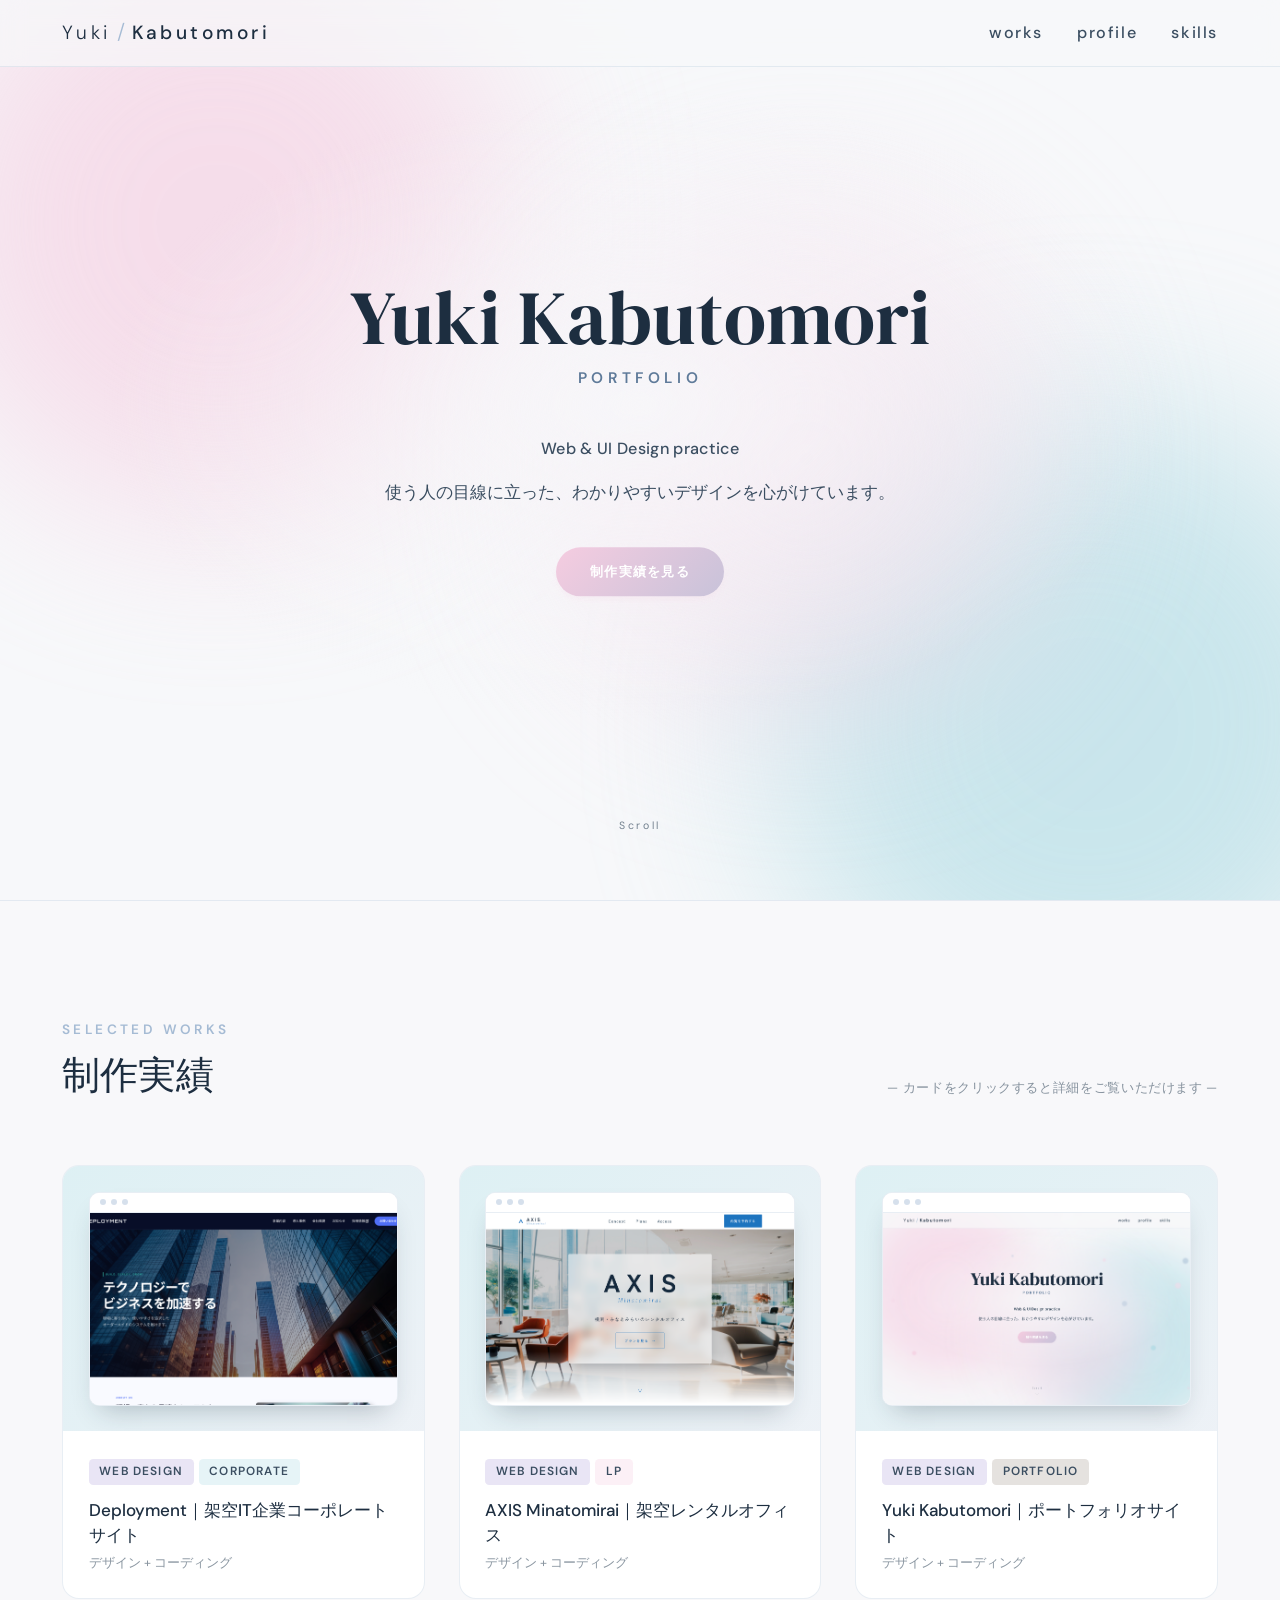
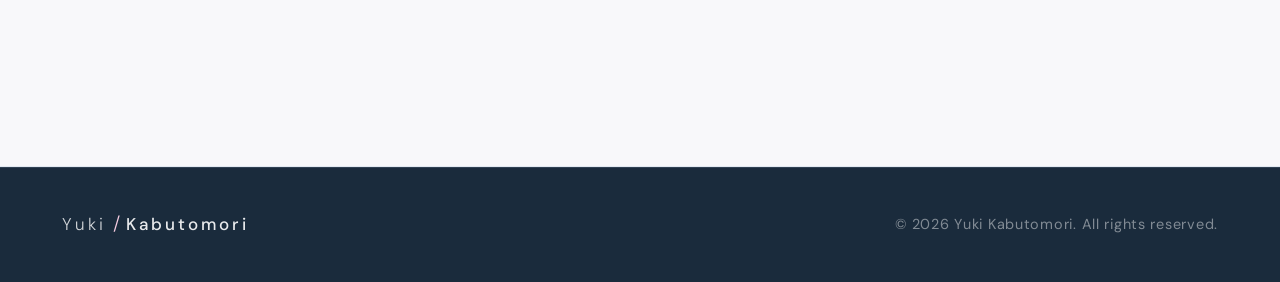
==== index.html @ 3f8d6987 "Initial commit: portfolio site Co-Authored-By: Claude Sonnet 5 <noreply@anthropic.com>" ====
<!doctype html>
<html lang="ja">
  <head>
    <meta charset="UTF-8" />
    <meta name="viewport" content="width=device-width, initial-scale=1.0" />
    <title>Yuki Kabutomori — Portfolio</title>
    <link rel="preconnect" href="https://fonts.googleapis.com" />
    <link href="https://fonts.googleapis.com/css2?family=DM+Serif+Display:ital@0;1&family=DM+Sans:wght@300;400;500&family=Noto+Serif+JP:wght@300;400&display=swap" rel="stylesheet" />
    <link rel="icon" href="favicon.ico" />
    <link rel="stylesheet" href="css/destyle.css" />
    <link rel="stylesheet" href="css/style.css" />
  </head>
  <body>
    <header class="site-header">
      <nav class="nav">
        <a href="#mv" class="logo">
          <span class="logo__pre">Yuki</span>
          <span class="logo__sep">/</span>
          <span class="logo__post">Kabutomori</span>
        </a>
        <ul class="nav__menu">
          <li><a href="#works" class="nav__link">works</a></li>
          <li><a href="#about" class="nav__link">profile</a></li>
          <li><a href="#skills" class="nav__link">skills</a></li>
        </ul>
      </nav>
    </header>

    <main>
      <section id="mv" class="mv">
        <div class="mv__aurora" aria-hidden="true">
          <span class="mv__au mv__au--1"></span>
          <span class="mv__au mv__au--2"></span>
          <span class="mv__au mv__au--3"></span>
        </div>
        <div class="mv__particles" id="mvParticles" aria-hidden="true"></div>

        <div class="mv__inner">
          <div class="mv__title-group">
            <h1 class="mv__name">Yuki Kabutomori</h1>
            <p class="mv__portfolio">Portfolio</p>
          </div>
          <div class="mv__intro">
            <p class="mv__role">Web &amp; UI Design practice</p>
            <p class="mv__lead">使う人の目線に立った、わかりやすいデザインを心がけています。</p>
          </div>
          <div class="mv__actions">
            <a href="#works" class="btn btn--gradient btn--md">制作実績を見る</a>
          </div>
        </div>

        <a href="#works" class="mv__scroll" aria-label="制作実績へスクロール">
          <span class="mv__scroll-text">Scroll</span>
          <span class="mv__chevron"><span></span><span></span></span>
        </a>
      </section>

      <section id="works" class="works">
        <div class="container">
          <div class="works__head reveal">
            <div>
              <p class="eyebrow works__eyebrow">selected works</p>
              <h2 class="section-title">制作実績</h2>
            </div>
            <p class="works__note">— カードをクリックすると詳細をご覧いただけます —</p>
          </div>

          <div class="works__grid">
            <a href="works/deployment.html" class="work-card reveal">
              <div class="work-card__thumb work-card__thumb--web">
                <div class="work-card__overlay"></div>
                <div class="shot shot--browser">
                  <div class="shot__bar"><span></span><span></span><span></span></div>
                  <div class="shot__screen">
                    <img class="shot__img" src="img/works/deployment.png" alt="Deployment サイトのスクリーンショット" loading="lazy" onerror="this.style.display = 'none'" />
                  </div>
                </div>
              </div>
              <div class="work-card__body">
                <span class="tag tag--lavender">WEB DESIGN</span>
                <span class="tag tag--mint">CORPORATE</span>
                <h3 class="work-card__title">Deployment｜架空IT企業コーポレートサイト</h3>
                <p class="work-card__meta">デザイン + コーディング</p>
              </div>
            </a>

            <a href="works/axis.html" class="work-card reveal">
              <div class="work-card__thumb work-card__thumb--web">
                <div class="work-card__overlay"></div>
                <div class="shot shot--browser">
                  <div class="shot__bar"><span></span><span></span><span></span></div>
                  <div class="shot__screen">
                    <img class="shot__img" src="img/works/axis.png" alt="axis サイトのスクリーンショット" loading="lazy" onerror="this.style.display = 'none'" />
                  </div>
                </div>
              </div>
              <div class="work-card__body">
                <span class="tag tag--lavender">WEB DESIGN</span>
                <span class="tag tag--pink">LP</span>
                <h3 class="work-card__title">AXIS Minatomirai｜架空レンタルオフィス</h3>
                <p class="work-card__meta">デザイン + コーディング</p>
              </div>
            </a>

            <a href="works/portfolio.html" class="work-card reveal">
              <div class="work-card__thumb work-card__thumb--web">
                <div class="work-card__overlay"></div>
                <div class="shot shot--browser">
                  <div class="shot__bar"><span></span><span></span><span></span></div>
                  <div class="shot__screen">
                    <img class="shot__img" src="img/works/portfolio.png" alt="ポートフォリオサイトのスクリーンショット" loading="lazy" onerror="this.style.display = 'none'" />
                  </div>
                </div>
              </div>
              <div class="work-card__body">
                <span class="tag tag--lavender">WEB DESIGN</span>
                <span class="tag tag--gray">PORTFOLIO</span>
                <h3 class="work-card__title">Yuki Kabutomori｜ポートフォリオサイト</h3>
                <p class="work-card__meta">デザイン + コーディング</p>
              </div>
            </a>
          </div>
        </div>
      </section>

      <section id="about" class="about">
        <div class="container about__inner">
          <div class="about__heading reveal">
            <p class="eyebrow about__eyebrow">about</p>
            <h2 class="section-title about__title">わたしについて</h2>
          </div>

          <div class="about__left reveal">
            <div class="portrait">
              <img class="portrait__photo" src="img/profile/profile.png" alt="Yuki Kabutomori" />
            </div>
          </div>

          <div class="about__bio reveal">
            <p class="about__bio-text">
              調剤薬局では医療事務、SESと受託開発会社ではテスト業務を経験してきました。要件を整理して形にすることや、チームで協力して進めることの面白さに惹かれ、Webデザインを学習中。「使う人の目線に立った、わかりやすいデザイン」を目指して、制作を続けています。<br />テスターとして細部を見逃さない視点と、エンドユーザーとしてシステムを操作してきた経験を活かしながら取り組んでいます。
            </p>
          </div>
        </div>
      </section>

      <section id="skills" class="skills">
        <div class="container">
          <div class="skills__head reveal">
            <p class="eyebrow skills__eyebrow">skills &amp; learning</p>
            <h2 class="section-title">スキル</h2>
          </div>

          <div class="skills__grid">
            <div class="skill-card reveal">
              <div class="skill-card__icon skill-card__icon--blue">F</div>
              <p class="skill-card__name">Figma</p>
              <p class="skill-card__meta">UI設計 / プロトタイプ</p>
            </div>

            <div class="skill-card reveal">
              <div class="skill-card__icon skill-card__icon--pink">Ps</div>
              <p class="skill-card__name">Photoshop / Illustrator</p>
              <p class="skill-card__meta">画像編集 / バナー制作</p>
            </div>

            <div class="skill-card reveal">
              <div class="skill-card__icon skill-card__icon--mint">&lt;/&gt;</div>
              <p class="skill-card__name">HTML / CSS</p>
              <p class="skill-card__meta">マークアップ / レスポンシブ</p>
            </div>

            <div class="skill-card reveal">
              <div class="skill-card__icon skill-card__icon--lavender">JS</div>
              <p class="skill-card__name">JavaScript</p>
              <p class="skill-card__meta">基礎 / DOM操作</p>
            </div>

            <div class="skill-card reveal">
              <div class="skill-card__icon skill-card__icon--mint">PHP</div>
              <p class="skill-card__name">PHP</p>
              <p class="skill-card__meta">基礎 / サーバーサイド処理</p>
            </div>
          </div>

          <div class="learning reveal">
            <div class="learning__inner">
              <div class="learning__text">
                <p class="eyebrow learning__eyebrow">currently learning</p>
                <h3 class="learning__title">学習中のこと</h3>
                <p class="learning__body">
                  実務を見据え、WordPress によるサイト制作や Astro を使った静的サイト構築を実践学習しています。 また、より堅牢なコードを書くために TypeScript を、UIコンポーネント設計の幅を広げるために
                  React を学習中です。
                </p>
              </div>
              <div class="learning__tags">
                <div class="learning-tag learning-tag--base">WordPress</div>
                <div class="learning-tag learning-tag--base">Astro</div>
                <div class="learning-tag learning-tag--pink">React</div>
                <div class="learning-tag learning-tag--lavender">TypeScript</div>
              </div>
            </div>
          </div>
        </div>
      </section>
    </main>

    <footer class="site-footer">
      <div class="container site-footer__inner">
        <a href="#mv" class="logo logo--light">
          <span class="logo__pre">Yuki</span>
          <span class="logo__sep">/</span>
          <span class="logo__post">Kabutomori</span>
        </a>
        <p class="site-footer__copy">© 2026 Yuki Kabutomori. All rights reserved.</p>
      </div>
    </footer>

    <script src="js/main.js" defer></script>
  </body>
</html>
---- css/destyle.css ----
/*! destyle.css v4.0.1 | MIT License | https://github.com/nicolas-cusan/destyle.css */

/* Reset box-model and set borders */
/* ============================================ */

*,
::before,
::after {
  box-sizing: border-box;
  border-style: solid;
  border-width: 0;
  min-width: 0;
}

/* Document */
/* ============================================ */

/**
 * 1. Correct the line height in all browsers.
 * 2. Prevent adjustments of font size after orientation changes in iOS.
 * 3. Remove gray overlay on links for iOS.
 */

html {
  line-height: 1.15; /* 1 */
  -webkit-text-size-adjust: 100%; /* 2 */
  -webkit-tap-highlight-color: transparent; /* 3*/
}

/* Sections */
/* ============================================ */

/**
 * Remove the margin in all browsers.
 */

body {
  margin: 0;
}

/**
 * Render the `main` element consistently in IE.
 */

main {
  display: block;
}

/* Vertical rhythm */
/* ============================================ */

p,
table,
blockquote,
address,
pre,
iframe,
form,
figure,
dl {
  margin: 0;
}

/* Headings */
/* ============================================ */

h1,
h2,
h3,
h4,
h5,
h6 {
  font-size: inherit;
  font-weight: inherit;
  margin: 0;
}

/* Lists (enumeration) */
/* ============================================ */

ul,
ol {
  margin: 0;
  padding: 0;
  list-style: none;
}

/* Lists (definition) */
/* ============================================ */

dt {
  font-weight: bold;
}

dd {
  margin-left: 0;
}

/* Grouping content */
/* ============================================ */

/**
 * 1. Add the correct box sizing in Firefox.
 * 2. Show the overflow in Edge and IE.
 */

hr {
  box-sizing: content-box; /* 1 */
  height: 0; /* 1 */
  overflow: visible; /* 2 */
  border-top-width: 1px;
  margin: 0;
  clear: both;
  color: inherit;
}

/**
 * 1. Correct the inheritance and scaling of font size in all browsers.
 * 2. Correct the odd `em` font sizing in all browsers.
 */

pre {
  font-family: monospace, monospace; /* 1 */
  font-size: inherit; /* 2 */
}

address {
  font-style: inherit;
}

/* Text-level semantics */
/* ============================================ */

/**
 * Remove the gray background on active links in IE 10.
 */

a {
  background-color: transparent;
  text-decoration: none;
  color: inherit;
}

/**
 * 1. Remove the bottom border in Chrome 57-
 * 2. Add the correct text decoration in Chrome, Edge, IE, Opera, and Safari.
 */

abbr[title] {
  text-decoration: underline dotted; /* 2 */
}

/**
 * Add the correct font weight in Chrome, Edge, and Safari.
 */

b,
strong {
  font-weight: bolder;
}

/**
 * 1. Correct the inheritance and scaling of font size in all browsers.
 * 2. Correct the odd `em` font sizing in all browsers.
 */

code,
kbd,
samp {
  font-family: monospace, monospace; /* 1 */
  font-size: inherit; /* 2 */
}

/**
 * Add the correct font size in all browsers.
 */

small {
  font-size: 80%;
}

/**
 * Prevent `sub` and `sup` elements from affecting the line height in
 * all browsers.
 */

sub,
sup {
  font-size: 75%;
  line-height: 0;
  position: relative;
  vertical-align: baseline;
}

sub {
  bottom: -0.25em;
}

sup {
  top: -0.5em;
}

/* Replaced content */
/* ============================================ */

/**
 * Prevent vertical alignment issues.
 */

svg,
img,
embed,
object,
iframe {
  vertical-align: bottom;
}

/* Forms */
/* ============================================ */

/**
 * Reset form fields to make them styleable.
 * 1. Make form elements stylable across systems iOS especially.
 * 2. Inherit text-transform from parent.
 */

button,
input,
optgroup,
select,
textarea {
  -webkit-appearance: none; /* 1 */
  appearance: none;
  vertical-align: middle;
  color: inherit;
  font: inherit;
  background: transparent;
  padding: 0;
  margin: 0;
  border-radius: 0;
  text-align: inherit;
  text-transform: inherit; /* 2 */
}

/**
 * Correct cursors for clickable elements.
 */

button,
[type="button"],
[type="reset"],
[type="submit"] {
  cursor: pointer;
}

button:disabled,
[type="button"]:disabled,
[type="reset"]:disabled,
[type="submit"]:disabled {
  cursor: default;
}

/**
 * Improve outlines for Firefox and unify style with input elements & buttons.
 */

:-moz-focusring {
  outline: auto;
}

select:disabled {
  opacity: inherit;
}

/**
 * Remove padding
 */

option {
  padding: 0;
}

/**
 * Reset to invisible
 */

fieldset {
  margin: 0;
  padding: 0;
  min-width: 0;
}

legend {
  padding: 0;
}

/**
 * Add the correct vertical alignment in Chrome, Firefox, and Opera.
 */

progress {
  vertical-align: baseline;
}

/**
 * Remove the default vertical scrollbar in IE 10+.
 */

textarea {
  overflow: auto;
}

/**
 * Correct the cursor style of increment and decrement buttons in Chrome.
 */

[type="number"]::-webkit-inner-spin-button,
[type="number"]::-webkit-outer-spin-button {
  height: auto;
}

/**
 * Correct the outline style in Safari.
 */

[type="search"] {
  outline-offset: -2px; /* 1 */
}

/**
 * Remove the inner padding in Chrome and Safari on macOS.
 */

[type="search"]::-webkit-search-decoration {
  -webkit-appearance: none;
}

/**
 * 1. Correct the inability to style clickable types in iOS and Safari.
 * 2. Fix font inheritance.
 */

::-webkit-file-upload-button {
  -webkit-appearance: button; /* 1 */
  font: inherit; /* 2 */
}

/**
 * Fix appearance for Firefox
 */
[type="number"] {
  -moz-appearance: textfield;
}

/**
 * Clickable labels
 */

label[for] {
  cursor: pointer;
}

/* Interactive */
/* ============================================ */

/*
 * Add the correct display in Edge, IE 10+, and Firefox.
 */

details {
  display: block;
}

/*
 * Add the correct display in all browsers.
 */

summary {
  display: list-item;
}

/*
 * Remove outline for editable content.
 */

[contenteditable]:focus {
  outline: auto;
}

/* Tables */
/* ============================================ */

/**
1. Correct table border color inheritance in all Chrome and Safari.
*/

table {
  border-color: inherit; /* 1 */
  border-collapse: collapse;
}

caption {
  text-align: left;
}

td,
th {
  vertical-align: top;
  padding: 0;
}

th {
  text-align: left;
  font-weight: bold;
}
---- css/style.css ----
/* ════════════════════════════════════
   style.css — design tokens / common / TOP page
   （全ページ共通の土台 + index.html の全セクション）
════════════════════════════════════ */

/* ── design tokens ── */
:root {
  --base: #f7f8fa;
  --pastel-pink: #f5cce0;
  --pastel-blue: #a5bbd4;
  --pastel-mint: #abdae3;
  --pastel-lavender: #f4dae9;
  --deep: #1d2e40;
  --slated: #3b4e61;
  --borderl: rgba(165, 187, 212, 0.25);

  --font-serif: 'DM Serif Display', serif;
  --font-noto: 'Noto Serif JP', serif;
  --font-sans: 'DM Sans', sans-serif;

  --maxw: 72rem;
  --header-h: 60px;
}

/* ── base ── */
html {
  font-size: 17px;
  scroll-behavior: smooth;
  scroll-padding-top: var(--header-h);
}
body {
  background: var(--base);
  color: var(--deep);
  font-family: var(--font-sans);
  line-height: 1.5;
}
::selection {
  background: rgba(245, 204, 224, 0.3);
  color: var(--deep);
}

/* ── layout container ── */
.container {
  width: 100%;
  max-width: var(--maxw);
  margin-inline: auto;
  padding-inline: 2rem;
}
.container--narrow {
  max-width: 48rem;
}

/* ── shared headings / eyebrow ── */
.eyebrow {
  display: block;
  font-size: 0.8rem;
  letter-spacing: 0.25em;
  text-transform: uppercase;
  font-weight: 600;
  color: var(--pastel-blue);
}
.section-title {
  font-family: var(--font-serif);
  font-size: 2.25rem;
  line-height: 1.15;
  color: var(--deep);
}

/* ── gradient text accent ── */
.gradient-accent {
  background: linear-gradient(135deg, #f5cce0 0%, #a5bbd4 100%);
  -webkit-background-clip: text;
  background-clip: text;
  -webkit-text-fill-color: transparent;
  color: transparent;
}

/* ── buttons ── */
.btn {
  display: inline-flex;
  align-items: center;
  justify-content: center;
  border-radius: 9999px;
  font-weight: 600;
  letter-spacing: 0.1em;
  text-align: center;
  cursor: pointer;
  transition: all 0.3s ease;
}
.btn--gradient {
  color: #fff;
  background: linear-gradient(135deg, #f5cce0 0%, #a5bbd4 100%);
  background-size: 200% auto;
}
.btn--gradient:hover {
  background-position: right center;
  background-image: linear-gradient(135deg, #abdae3 0%, #f4dae9 100%);
  box-shadow: 0 10px 25px -5px rgba(244, 218, 233, 0.5);
  transform: translateY(-2px);
}
.btn--outline {
  color: var(--slated);
  background: transparent;
  border: 1px solid rgba(165, 187, 212, 0.4);
}
.btn--outline:hover {
  background: rgba(165, 187, 212, 0.1);
}
.btn--sm {
  font-size: 0.8rem;
  padding: 0.625rem 1.25rem;
  box-shadow: 0 1px 2px rgba(0, 0, 0, 0.05);
}
.btn--md {
  font-size: 0.75rem;
  padding: 0.875rem 2rem;
}
.btn--md.btn--gradient {
  box-shadow: 0 4px 6px -1px rgba(245, 204, 224, 0.2);
}

/* ── reveal on scroll ── */
.reveal {
  opacity: 0;
  transform: translateY(20px);
  transition:
    opacity 0.8s cubic-bezier(0.16, 1, 0.3, 1),
    transform 0.8s cubic-bezier(0.16, 1, 0.3, 1);
}
.reveal.visible {
  opacity: 1;
  transform: none;
}

/* ════════════════════════════════════
   HEADER / NAV
════════════════════════════════════ */
.site-header {
  position: fixed;
  top: 0;
  left: 0;
  right: 0;
  z-index: 40;
  background: rgba(247, 248, 250, 0.7);
  backdrop-filter: blur(12px);
  border-bottom: 1px solid var(--borderl);
  transition: all 0.3s ease;
}
.nav {
  max-width: var(--maxw);
  margin-inline: auto;
  display: flex;
  align-items: center;
  justify-content: space-between;
  padding: 1rem 2rem;
}

/* logo */
.logo {
  display: inline-flex;
  align-items: center;
  gap: 0.375rem;
  text-decoration: none;
}
.logo__pre {
  font-family: var(--font-sans);
  font-weight: 300;
  letter-spacing: 0.18em;
  font-size: 1.125rem;
  color: var(--deep);
  transition: color 0.3s;
}
.logo__sep {
  font-weight: 300;
  font-size: 1.25rem;
  color: var(--pastel-blue);
  transition: transform 0.3s;
}
.logo__post {
  font-family: var(--font-sans);
  font-weight: 500;
  letter-spacing: 0.18em;
  font-size: 1.125rem;
  color: var(--deep);
  transition: color 0.3s;
}
.logo:hover .logo__pre,
.logo:hover .logo__post {
  color: var(--pastel-blue);
}
.logo:not(.logo--light):hover .logo__sep {
  transform: rotate(12deg);
}
/* footer (dark) variant */
.logo--light .logo__pre {
  color: rgba(255, 255, 255, 0.8);
  font-size: 1rem;
}
.logo--light .logo__sep {
  color: var(--pastel-pink);
  font-size: 1.125rem;
}
.logo--light .logo__post {
  color: rgba(255, 255, 255, 0.9);
  font-size: 1rem;
}
.logo--light:hover .logo__pre,
.logo--light:hover .logo__post {
  color: #fff;
}

/* nav menu */
.nav__menu {
  display: none;
  gap: 2rem;
  list-style: none;
  font-size: 0.95rem;
  letter-spacing: 0.1em;
  font-weight: 500;
  color: var(--slated);
}
.nav__link {
  position: relative;
  color: var(--slated);
  text-decoration: none;
  transition: color 0.25s;
}
.nav__link:hover {
  color: var(--deep);
}
.nav__link::after {
  content: '';
  position: absolute;
  left: 0;
  bottom: -3px;
  width: 0;
  height: 1px;
  background: var(--pastel-blue);
  transition: width 0.28s ease;
}
.nav__link:hover::after {
  width: 100%;
}
@media (max-width: 767px) {
  .nav {
    padding: 0.75rem 1rem;
  }
  .logo__pre,
  .logo__post {
    font-size: 0.85rem;
    letter-spacing: 0.1em;
  }
  .logo__sep {
    font-size: 1rem;
  }
}
@media (min-width: 768px) {
  .nav__menu {
    display: flex;
  }
}

/* ════════════════════════════════════
   1. MV
════════════════════════════════════ */
.mv {
  position: relative;
  display: flex;
  align-items: center;
  justify-content: center;
  overflow: hidden;
  min-height: 100vh;
  min-height: 100svh;
  background: var(--base);
}

/* ── aurora background ── */
.mv__aurora {
  position: absolute;
  inset: 0;
  z-index: 0;
  pointer-events: none;
}
.mv__au {
  position: absolute;
  border-radius: 50%;
  filter: blur(90px);
  opacity: 0.6;
}
.mv__au--1 {
  width: 46vw;
  height: 46vw;
  top: -8%;
  left: -6%;
  background: var(--pastel-pink);
  animation: au-drift-1 16s ease-in-out infinite;
}
.mv__au--2 {
  width: 50vw;
  height: 50vw;
  right: -10%;
  bottom: -16%;
  background: var(--pastel-mint);
  animation: au-drift-2 20s ease-in-out infinite;
}
.mv__au--3 {
  width: 38vw;
  height: 38vw;
  top: 24%;
  right: 18%;
  background: var(--pastel-lavender);
  animation: au-drift-3 24s ease-in-out infinite;
}
@keyframes au-drift-1 {
  50% {
    transform: translate(6vw, 4vw) scale(1.12);
  }
}
@keyframes au-drift-2 {
  50% {
    transform: translate(-5vw, -3vw) scale(1.08);
  }
}
@keyframes au-drift-3 {
  50% {
    transform: translate(-4vw, 5vw) scale(1.16);
  }
}

/* ── bokeh particles (rise softly) ── */
.mv__particles {
  position: absolute;
  inset: 0;
  z-index: 1;
  overflow: hidden;
  pointer-events: none;
}
.mv__particle {
  position: absolute;
  top: 100%;
  border-radius: 50%;
  filter: blur(3px);
  opacity: 0;
  will-change: transform, opacity;
  animation: bokeh-rise linear infinite;
}
@keyframes bokeh-rise {
  0% {
    transform: translateY(0) scale(0.6);
    opacity: 0;
  }
  20% {
    opacity: 0.7;
  }
  80% {
    opacity: 0.5;
  }
  100% {
    transform: translateY(-110vh) translateX(var(--sx, 2vw)) scale(1);
    opacity: 0;
  }
}

/* ── center veil: 文字の足元の地を整える ── */
.mv::after {
  content: '';
  position: absolute;
  inset: 0;
  z-index: 2;
  pointer-events: none;
  background: radial-gradient(
    60% 50% at 50% 45%,
    rgba(247, 248, 250, 0.85) 0%,
    rgba(247, 248, 250, 0.4) 35%,
    transparent 70%
  );
}

/* ── hero copy (centered) ── */
.mv__inner {
  position: relative;
  z-index: 10;
  width: 100%;
  max-width: 40rem;
  margin-inline: auto;
  padding: 4rem 2rem;
  text-align: center;
  transform: translateY(-3%);
}
.mv__title-group {
  margin-bottom: 2.75rem;
}
.mv__name {
  margin-bottom: 0.4rem;
  font-family: var(--font-serif);
  font-size: 3rem;
  line-height: 1.1;
  color: var(--deep);
}
.mv__portfolio {
  font-size: 0.9rem;
  letter-spacing: 0.3em;
  text-transform: uppercase;
  font-weight: 600;
  color: #5e7a99;
}
.mv__intro {
  margin-bottom: 2.25rem;
}
.mv__role {
  margin-bottom: 0.9rem;
  font-size: 0.95rem;
  letter-spacing: 0.02em;
  font-weight: 500;
  color: var(--slated);
}
.mv__lead {
  max-width: 30rem;
  margin: 0 auto;
  font-weight: 400;
  font-size: 0.9rem;
  line-height: 1.9;
  color: var(--slated);
}
.mv__actions {
  display: flex;
  justify-content: center;
  gap: 1rem;
  flex-wrap: wrap;
}

/* ── scroll cue ── */
.mv__scroll {
  position: absolute;
  left: 50%;
  bottom: 2rem;
  z-index: 10;
  transform: translateX(-50%);
  display: flex;
  flex-direction: column;
  align-items: center;
  gap: 0.5rem;
  text-decoration: none;
}
.mv__scroll-text {
  font-size: 0.62rem;
  letter-spacing: 0.25em;
  color: var(--slated);
  opacity: 0.7;
}
.mv__chevron {
  position: relative;
  width: 22px;
  height: 24px;
}
.mv__chevron span {
  position: absolute;
  left: 50%;
  width: 11px;
  height: 11px;
  border-right: 2px solid var(--slated);
  border-bottom: 2px solid var(--slated);
  transform: translateX(-50%) rotate(45deg);
  opacity: 0;
  animation: chev-fade 1.6s ease-in-out infinite;
}
.mv__chevron span:nth-child(1) {
  top: 0;
  animation-delay: 0s;
}
.mv__chevron span:nth-child(2) {
  top: 9px;
  animation-delay: 0.18s;
}
@keyframes chev-fade {
  0% {
    opacity: 0;
  }
  45% {
    opacity: 0.85;
  }
  100% {
    opacity: 0;
  }
}

@media (min-width: 768px) {
  .mv__name {
    font-size: 4.5rem;
  }
  .mv__lead {
    font-size: 1rem;
  }
}

/* ── reduced motion: 静止したオーロラのみ（粒は非表示） ── */
@media (prefers-reduced-motion: reduce) {
  .mv__au {
    animation: none;
  }
  .mv__particles {
    display: none;
  }
  .mv__chevron span {
    animation: none;
    opacity: 0.85;
  }
}

/* ════════════════════════════════════
   2. WORKS
════════════════════════════════════ */
.works {
  padding: 7rem 0;
  border-top: 1px solid var(--borderl);
  border-bottom: 1px solid var(--borderl);
  background: rgba(247, 248, 250, 0.4);
}
.works__head {
  display: flex;
  flex-direction: column;
  gap: 1rem;
  margin-bottom: 4rem;
}
.works__eyebrow {
  margin-bottom: 0.75rem;
}
.works__note {
  font-size: 0.75rem;
  letter-spacing: 0.05em;
  color: rgba(59, 78, 97, 0.6);
}
.works__grid {
  display: grid;
  grid-template-columns: 1fr;
  gap: 2rem;
}

.work-card {
  display: block;
  border-radius: 1rem;
  overflow: hidden;
  background: #fff;
  border: 1px solid var(--borderl);
  color: inherit;
  text-decoration: none;
  transition: all 0.3s;
}
.work-card:hover {
  transform: translateY(-6px);
  box-shadow: 0 20px 25px -5px rgba(165, 187, 212, 0.15);
}
.work-card__thumb {
  position: relative;
  padding: 1.5rem;
  display: flex;
  flex-direction: column;
  align-items: center;
  justify-content: center;
  overflow: hidden;
  transition: transform 0.5s;
}
.work-card:hover .work-card__thumb {
  transform: scale(1.01);
}
.work-card__thumb--web {
  background: linear-gradient(135deg, rgba(171, 218, 227, 0.4), rgba(165, 187, 212, 0.2));
}
.work-card__thumb--banner {
  background: linear-gradient(135deg, rgba(244, 218, 233, 0.6), rgba(165, 187, 212, 0.2));
}
.work-card__thumb--ui {
  background: linear-gradient(135deg, rgba(245, 204, 224, 0.3), rgba(171, 218, 227, 0.4));
}
.work-card__overlay {
  position: absolute;
  inset: 0;
  background: rgba(255, 255, 255, 0.1);
  opacity: 0;
  transition: opacity 0.3s;
}
.work-card:hover .work-card__overlay {
  opacity: 1;
}

/* ── screenshot frame（スクショの枠） ── */
.shot {
  width: 100%;
  border-radius: 10px;
  overflow: hidden;
  background: #fff;
  border: 1px solid var(--borderl);
  box-shadow: 0 14px 26px -12px rgba(29, 46, 64, 0.3);
  transition: transform 0.4s;
}
.work-card:hover .shot {
  transform: translateY(-4px);
}
/* ブラウザ枠（Webサイト用） */
.shot__bar {
  display: flex;
  align-items: center;
  gap: 5px;
  height: 20px;
  padding: 0 10px;
  background: #fff;
  border-bottom: 1px solid var(--borderl);
}
.shot__bar span {
  width: 6px;
  height: 6px;
  border-radius: 50%;
  background: rgba(165, 187, 212, 0.45);
}
.shot__screen {
  position: relative;
  aspect-ratio: 16 / 10;
  background: linear-gradient(135deg, #ffffff, #eef3f7);
}
/* フラット（バナー用：ブラウザバーなし） */
.shot--flat .shot__screen {
  aspect-ratio: 16 / 9;
}
/* 画像未挿入のときのプレースホルダー */
.shot__screen::after {
  content: '準備中';
  position: absolute;
  inset: 0;
  display: flex;
  align-items: center;
  justify-content: center;
  font-size: 11px;
  letter-spacing: 0.2em;
  color: var(--slated);
  opacity: 0.4;
}
.shot__img {
  position: absolute;
  inset: 0;
  z-index: 1;
  width: 100%;
  height: 100%;
  object-fit: cover;
  object-position: top;
  display: block;
}

.work-card__body {
  padding: 1.5rem;
}
.tag {
  display: inline-block;
  margin-bottom: 0.75rem;
  padding: 0.25rem 0.625rem;
  border-radius: 0.25rem;
  font-size: 0.7rem;
  font-weight: 600;
  letter-spacing: 0.1em;
  color: var(--slated);
}
.tag--mint {
  background: rgba(171, 218, 227, 0.3);
}
.tag--lavender {
  background: rgba(200, 190, 230, 0.4);
}
.tag--pink {
  background: rgba(245, 204, 224, 0.3);
}
.tag--gray {
  background: rgba(190, 183, 175, 0.4);
}
.work-card__title {
  margin-bottom: 0.25rem;
  font-weight: 500;
  font-size: 1rem;
  color: var(--deep);
  transition: color 0.3s;
}
.work-card:hover .work-card__title {
  color: var(--pastel-blue);
}
.work-card__meta {
  font-size: 0.75rem;
  color: rgba(59, 78, 97, 0.6);
}

@media (min-width: 768px) {
  .works__head {
    flex-direction: row;
    align-items: flex-end;
    justify-content: space-between;
  }
  .works__grid {
    grid-template-columns: repeat(2, 1fr);
  }
}
@media (min-width: 1024px) {
  .works__grid {
    grid-template-columns: repeat(3, 1fr);
  }
}

/* ════════════════════════════════════
   4. ABOUT & EXPERIENCE
════════════════════════════════════ */
.about {
  padding: 7rem 0;
  border-top: 1px solid var(--borderl);
  background: var(--base);
}
.about__inner {
  display: grid;
  grid-template-columns: 1fr;
  grid-template-areas:
    "heading"
    "img"
    "bio";
  gap: 1.5rem;
  align-items: start;
}
.about__heading {
  grid-area: heading;
}
.about__left {
  grid-area: img;
}
.about__bio {
  grid-area: bio;
}
.portrait {
  position: relative;
  width: 100%;
  max-width: 28rem;
  aspect-ratio: 4 / 3;
  margin-inline: auto;
  border-radius: 1.5rem;
  border: 1px solid var(--borderl);
  overflow: hidden;
  background: linear-gradient(to top right, rgba(245, 204, 224, 0.2), rgba(165, 187, 212, 0.2));
  display: flex;
  align-items: center;
  justify-content: center;
}
.portrait__photo {
  position: absolute;
  inset: 0;
  width: 100%;
  height: 100%;
  object-fit: cover;
  object-position: center;
  display: block;
}
.about__eyebrow {
  margin-bottom: 0.75rem;
}
.about__title {
  margin-bottom: 1.5rem;
}
.about__bio-text {
  margin-bottom: 1.75rem;
  font-weight: 300;
  font-size: 0.95rem;
  line-height: 1.95;
  color: var(--slated);
}
.about__strengths {
  list-style: none;
  margin: 0;
  padding: 0;
  display: flex;
  flex-direction: column;
  gap: 1rem;
}
.about__strengths li {
  position: relative;
  padding-left: 1.4rem;
  font-size: 0.9rem;
  line-height: 1.8;
  color: var(--slated);
}
.about__strengths li::before {
  content: '';
  position: absolute;
  left: 0;
  top: 0.6em;
  width: 7px;
  height: 7px;
  border-radius: 50%;
  background: linear-gradient(135deg, var(--pastel-pink), var(--pastel-blue));
}
.about__strengths b {
  color: var(--deep);
  font-weight: 600;
}
@media (min-width: 768px) {
  .about__inner {
    grid-template-columns: 1fr 1fr;
    grid-template-areas:
      "img heading"
      "img bio";
    gap: 1rem 4rem;
  }
  .portrait {
    margin-left: 0;
  }
}

/* ════════════════════════════════════
   5. SKILLS & LEARNING
════════════════════════════════════ */
.skills {
  padding: 7rem 0;
  border-top: 1px solid var(--borderl);
  border-bottom: 1px solid var(--borderl);
  background: rgba(247, 248, 250, 0.4);
}
@media (max-width: 767px) {
  .works,
  .about,
  .skills {
    padding: 4rem 0;
  }
}
.skills__head {
  margin-bottom: 4rem;
}
@media (max-width: 767px) {
  .skills__head {
    margin-bottom: 2rem;
  }
}
.skills__eyebrow {
  margin-bottom: 0.75rem;
}
.skills__grid {
  display: grid;
  grid-template-columns: 1fr;
  gap: 1.5rem;
  margin-bottom: 4rem;
}
.skill-card {
  padding: 1.5rem;
  border-radius: 1rem;
  background: #fff;
  border: 1px solid var(--borderl);
  box-shadow: 0 1px 2px rgba(165, 187, 212, 0.05);
  transition: box-shadow 0.3s;
}
.skill-card:hover {
  box-shadow: 0 4px 6px -1px rgba(0, 0, 0, 0.1);
}
.skill-card__icon {
  width: 3rem;
  height: 3rem;
  margin-bottom: 1.25rem;
  border-radius: 0.75rem;
  border: 1px solid var(--borderl);
  display: flex;
  align-items: center;
  justify-content: center;
  font-family: var(--font-serif);
  font-size: 1.25rem;
}
.skill-card__icon--blue {
  background: rgba(165, 187, 212, 0.1);
  color: var(--pastel-blue);
}
.skill-card__icon--pink {
  background: rgba(245, 204, 224, 0.1);
  color: var(--pastel-pink);
}
.skill-card__icon--mint {
  background: rgba(171, 218, 227, 0.1);
  color: var(--pastel-blue);
  font-family: var(--font-sans);
  font-weight: 500;
  font-size: 0.875rem;
}
.skill-card__icon--lavender {
  background: rgba(244, 218, 233, 0.3);
  color: var(--pastel-blue);
  font-family: var(--font-sans);
  font-weight: 500;
  font-size: 0.875rem;
}
.skill-card__name {
  margin-bottom: 0.25rem;
  font-weight: 500;
  font-size: 0.875rem;
  color: var(--deep);
}
.skill-card__meta {
  font-size: 0.8rem;
  color: rgba(59, 78, 97, 0.6);
}
.learning {
  padding: 2rem;
  border-radius: 1rem;
  background: #fff;
  border: 1px solid var(--borderl);
  box-shadow: 0 1px 2px rgba(165, 187, 212, 0.05);
}
.learning__inner {
  display: flex;
  flex-direction: column;
  gap: 1.75rem;
}
.learning__text {
  width: 100%;
}
.learning__eyebrow {
  margin-bottom: 0.75rem;
  color: var(--pastel-pink);
}
.learning__title {
  margin-bottom: 1rem;
  font-family: var(--font-serif);
  font-size: 1.5rem;
  color: var(--deep);
}
.learning__body {
  font-weight: 300;
  font-size: 0.875rem;
  line-height: 2;
  color: rgba(59, 78, 97, 0.8);
}
.learning__tags {
  display: grid;
  grid-template-columns: repeat(2, minmax(0, 1fr));
  gap: 1rem;
  width: 100%;
}
.learning-tag {
  padding: 0.75rem 0.5rem;
  border-radius: 0.75rem;
  border: 1px solid var(--borderl);
  text-align: center;
  font-size: 0.8rem;
  font-weight: 600;
}
@media (min-width: 768px) {
  .learning-tag {
    padding: 1rem 1.25rem;
    font-size: 1rem;
  }
}
.learning-tag--base {
  background: var(--base);
  color: var(--slated);
}
.learning-tag--pink {
  background: rgba(245, 204, 224, 0.1);
  color: var(--slated);
}
.learning-tag--lavender {
  background: rgba(244, 218, 233, 0.3);
  color: var(--slated);
}
@media (min-width: 768px) {
  .skills__grid {
    grid-template-columns: repeat(5, 1fr);
  }
  .learning {
    padding: 2.5rem;
  }
}

/* ════════════════════════════════════
   FOOTER
════════════════════════════════════ */
.site-footer {
  padding: 2.5rem 0;
  background: #1a2b3c;
  border-top: 1px solid rgba(165, 187, 212, 0.16);
}
.site-footer__inner {
  display: flex;
  align-items: center;
  justify-content: space-between;
  flex-wrap: wrap;
  gap: 1.5rem;
}
.site-footer__copy {
  font-size: 0.85rem;
  letter-spacing: 0.05em;
  color: rgba(255, 255, 255, 0.45);
}
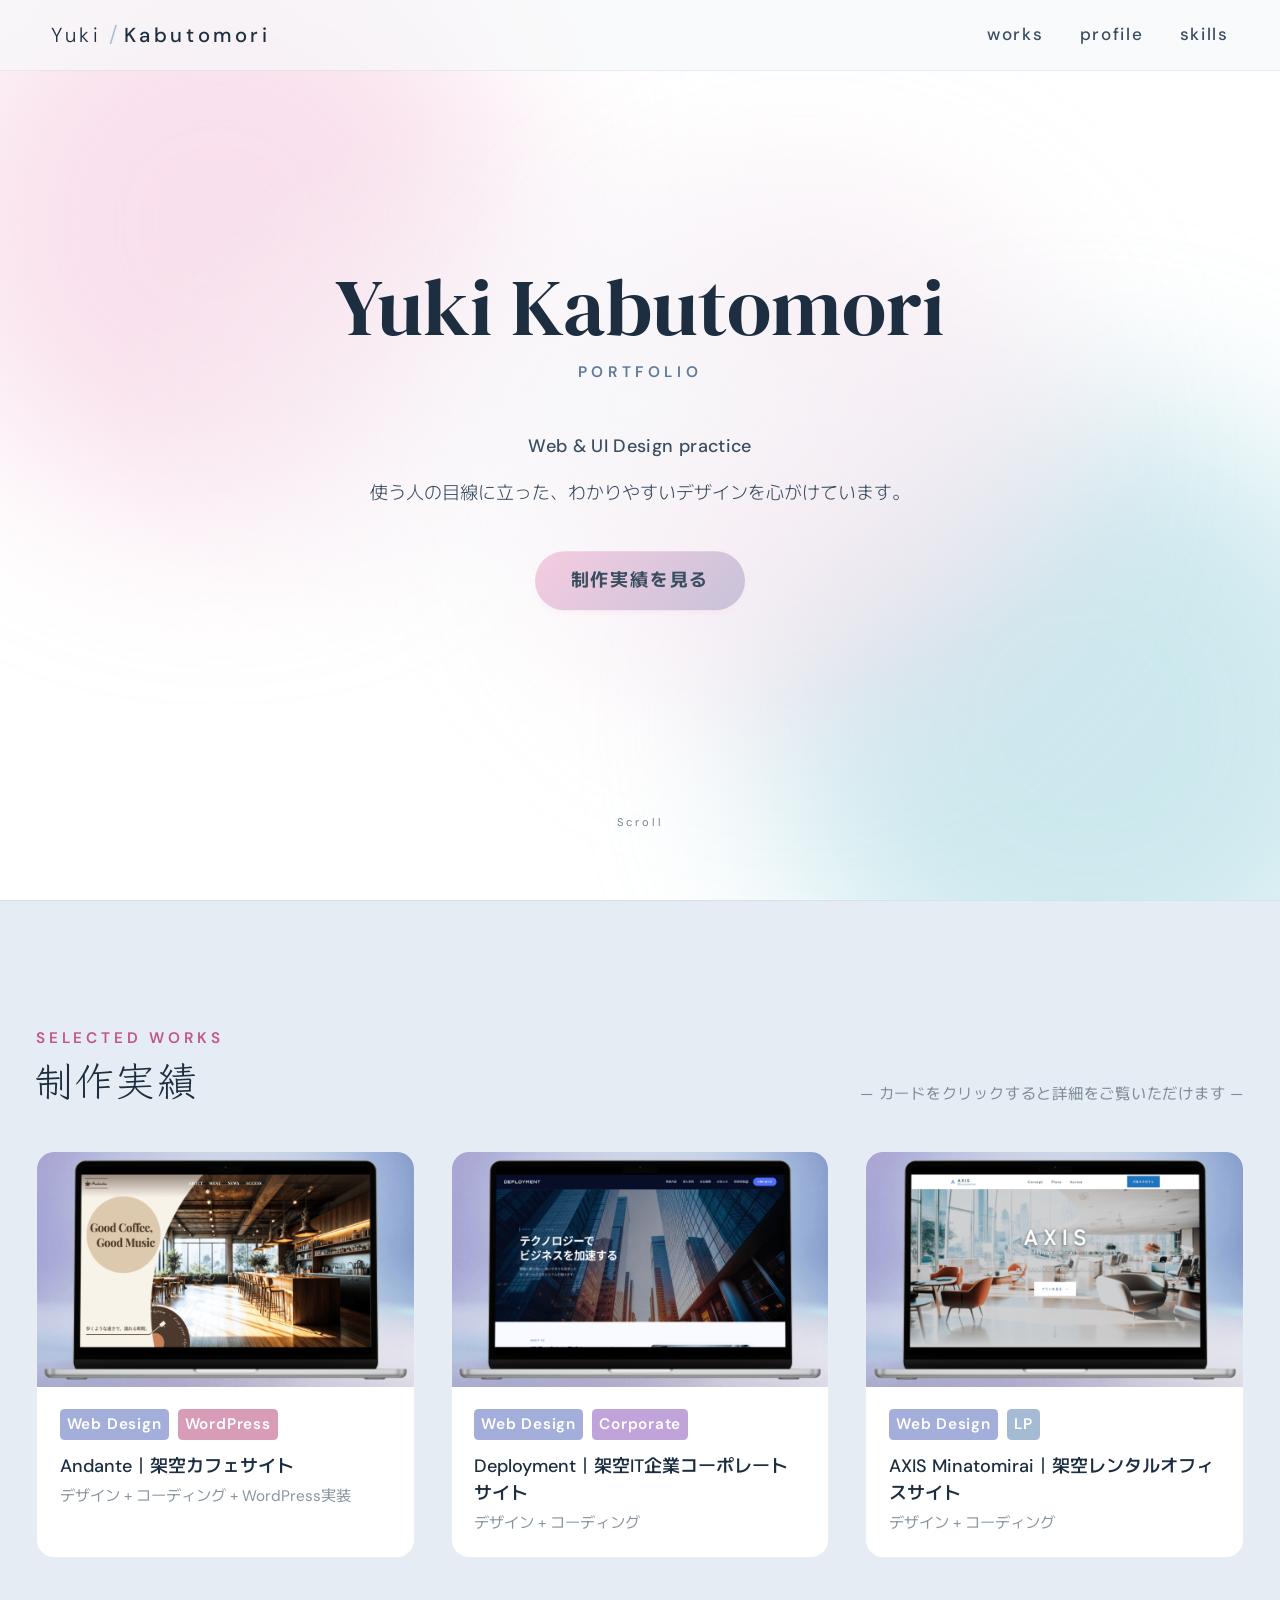
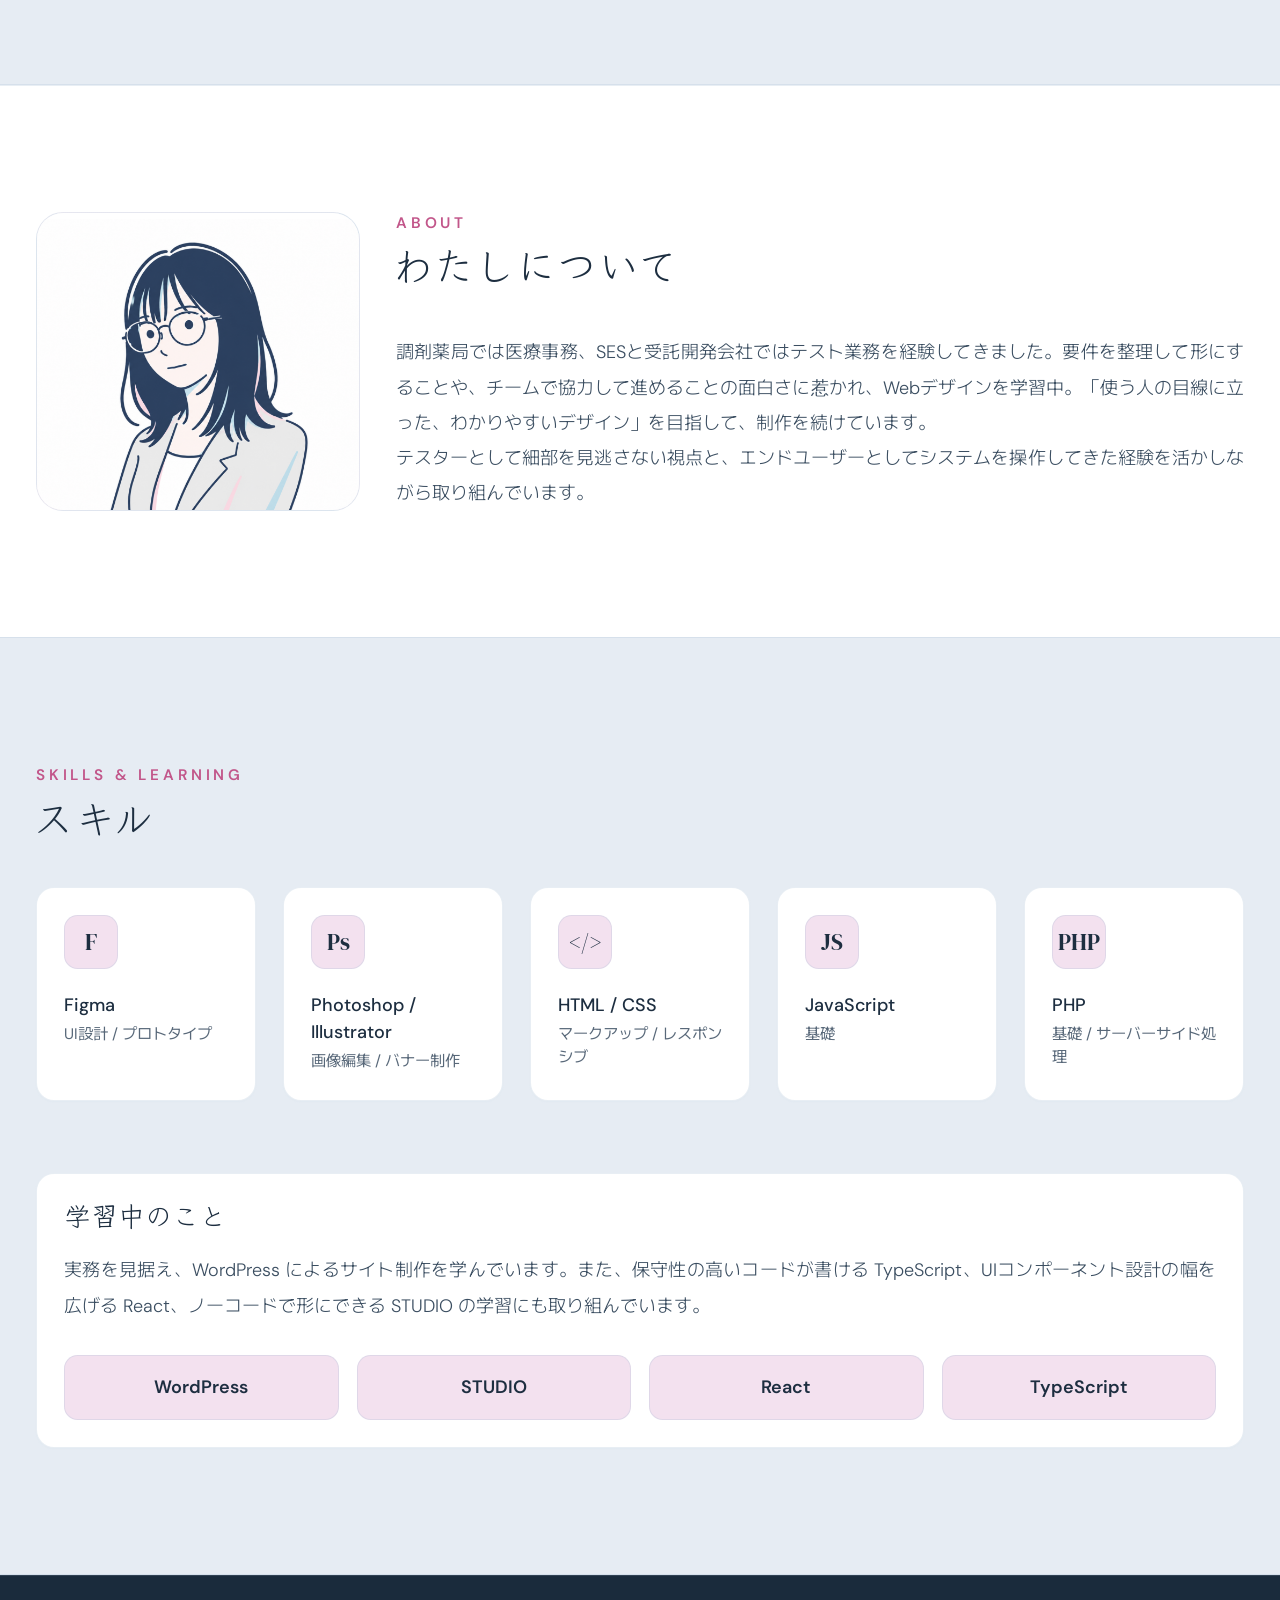
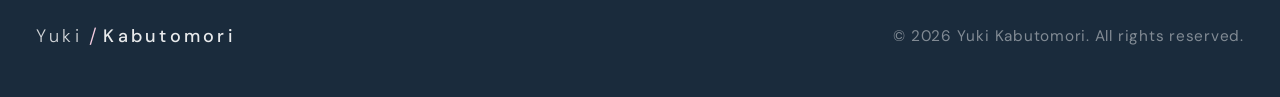
==== commit af234298: "andanteページのセキュリティ対策追記、その他制作実績ページを更新" ====
--- a/index.html
+++ b/index.html
@@ -5,7 +5,10 @@
     <meta name="viewport" content="width=device-width, initial-scale=1.0" />
     <title>Yuki Kabutomori — Portfolio</title>
     <link rel="preconnect" href="https://fonts.googleapis.com" />
-    <link href="https://fonts.googleapis.com/css2?family=DM+Serif+Display:ital@0;1&family=DM+Sans:wght@300;400;500&family=Noto+Serif+JP:wght@300;400&display=swap" rel="stylesheet" />
+    <link
+      href="https://fonts.googleapis.com/css2?family=DM+Serif+Display:ital@0;1&family=DM+Sans:wght@300;400;500&family=Klee+One:wght@400;600&family=Murecho:wght@300;400;500&display=swap"
+      rel="stylesheet"
+    />
     <link rel="icon" href="favicon.ico" />
     <link rel="stylesheet" href="css/destyle.css" />
     <link rel="stylesheet" href="css/style.css" />
@@ -37,12 +40,12 @@
 
         <div class="mv__inner">
           <div class="mv__title-group">
-            <h1 class="mv__name">Yuki Kabutomori</h1>
-            <p class="mv__portfolio">Portfolio</p>
+            <h1 class="mv__name text-heading">Yuki Kabutomori</h1>
+            <p class="mv__portfolio text-label">Portfolio</p>
           </div>
           <div class="mv__intro">
-            <p class="mv__role">Web &amp; UI Design practice</p>
-            <p class="mv__lead">使う人の目線に立った、わかりやすいデザインを心がけています。</p>
+            <p class="mv__role text-emphasis">Web &amp; UI Design practice</p>
+            <p class="mv__lead text-paragraph">使う人の目線に立った、わかりやすいデザインを心がけています。</p>
           </div>
           <div class="mv__actions">
             <a href="#works" class="btn btn--gradient btn--md">制作実績を見る</a>
@@ -59,64 +62,55 @@
         <div class="container">
           <div class="works__head reveal">
             <div>
-              <p class="eyebrow works__eyebrow">selected works</p>
-              <h2 class="section-title">制作実績</h2>
-            </div>
-            <p class="works__note">— カードをクリックすると詳細をご覧いただけます —</p>
+              <p class="eyebrow text-label">selected works</p>
+              <h2 class="section-title text-heading">制作実績</h2>
+            </div>
+            <p class="works__note text-meta">— カードをクリックすると詳細をご覧いただけます —</p>
           </div>
 
           <div class="works__grid">
+            <a href="works/andante.html" class="work-card reveal">
+              <div class="work-card__thumb work-card__thumb--web">
+                <div class="work-card__overlay"></div>
+                <img class="work-card__mockup" src="img/works/andante.png" alt="Andante サイトのモックアップ" loading="lazy" onerror="this.style.display = 'none'" />
+              </div>
+              <div class="work-card__body">
+                <div class="work-card__tags">
+                  <span class="tag tag--indigo text-label">Web Design</span>
+                  <span class="tag tag--rose text-label">WordPress</span>
+                </div>
+                <h3 class="work-card__title text-emphasis">Andante｜架空カフェサイト</h3>
+                <p class="work-card__meta text-meta">デザイン + コーディング + WordPress実装</p>
+              </div>
+            </a>
+
             <a href="works/deployment.html" class="work-card reveal">
               <div class="work-card__thumb work-card__thumb--web">
                 <div class="work-card__overlay"></div>
-                <div class="shot shot--browser">
-                  <div class="shot__bar"><span></span><span></span><span></span></div>
-                  <div class="shot__screen">
-                    <img class="shot__img" src="img/works/deployment.png" alt="Deployment サイトのスクリーンショット" loading="lazy" onerror="this.style.display = 'none'" />
-                  </div>
+                <img class="work-card__mockup" src="img/works/deployment.png" alt="Deployment サイトのモックアップ" loading="lazy" onerror="this.style.display = 'none'" />
+              </div>
+              <div class="work-card__body">
+                <div class="work-card__tags">
+                  <span class="tag tag--indigo text-label">Web Design</span>
+                  <span class="tag tag--violet text-label">Corporate</span>
                 </div>
-              </div>
-              <div class="work-card__body">
-                <span class="tag tag--lavender">WEB DESIGN</span>
-                <span class="tag tag--mint">CORPORATE</span>
-                <h3 class="work-card__title">Deployment｜架空IT企業コーポレートサイト</h3>
-                <p class="work-card__meta">デザイン + コーディング</p>
+                <h3 class="work-card__title text-emphasis">Deployment｜架空IT企業コーポレートサイト</h3>
+                <p class="work-card__meta text-meta">デザイン + コーディング</p>
               </div>
             </a>
 
             <a href="works/axis.html" class="work-card reveal">
               <div class="work-card__thumb work-card__thumb--web">
                 <div class="work-card__overlay"></div>
-                <div class="shot shot--browser">
-                  <div class="shot__bar"><span></span><span></span><span></span></div>
-                  <div class="shot__screen">
-                    <img class="shot__img" src="img/works/axis.png" alt="axis サイトのスクリーンショット" loading="lazy" onerror="this.style.display = 'none'" />
-                  </div>
+                <img class="work-card__mockup" src="img/works/axis.png" alt="axis サイトのモックアップ" loading="lazy" onerror="this.style.display = 'none'" />
+              </div>
+              <div class="work-card__body">
+                <div class="work-card__tags">
+                  <span class="tag tag--indigo text-label">Web Design</span>
+                  <span class="tag tag--blue text-label">LP</span>
                 </div>
-              </div>
-              <div class="work-card__body">
-                <span class="tag tag--lavender">WEB DESIGN</span>
-                <span class="tag tag--pink">LP</span>
-                <h3 class="work-card__title">AXIS Minatomirai｜架空レンタルオフィス</h3>
-                <p class="work-card__meta">デザイン + コーディング</p>
-              </div>
-            </a>
-
-            <a href="works/portfolio.html" class="work-card reveal">
-              <div class="work-card__thumb work-card__thumb--web">
-                <div class="work-card__overlay"></div>
-                <div class="shot shot--browser">
-                  <div class="shot__bar"><span></span><span></span><span></span></div>
-                  <div class="shot__screen">
-                    <img class="shot__img" src="img/works/portfolio.png" alt="ポートフォリオサイトのスクリーンショット" loading="lazy" onerror="this.style.display = 'none'" />
-                  </div>
-                </div>
-              </div>
-              <div class="work-card__body">
-                <span class="tag tag--lavender">WEB DESIGN</span>
-                <span class="tag tag--gray">PORTFOLIO</span>
-                <h3 class="work-card__title">Yuki Kabutomori｜ポートフォリオサイト</h3>
-                <p class="work-card__meta">デザイン + コーディング</p>
+                <h3 class="work-card__title text-emphasis">AXIS Minatomirai｜架空レンタルオフィスサイト</h3>
+                <p class="work-card__meta text-meta">デザイン + コーディング</p>
               </div>
             </a>
           </div>
@@ -126,8 +120,8 @@
       <section id="about" class="about">
         <div class="container about__inner">
           <div class="about__heading reveal">
-            <p class="eyebrow about__eyebrow">about</p>
-            <h2 class="section-title about__title">わたしについて</h2>
+            <p class="eyebrow text-label">about</p>
+            <h2 class="section-title text-heading">わたしについて</h2>
           </div>
 
           <div class="about__left reveal">
@@ -137,7 +131,7 @@
           </div>
 
           <div class="about__bio reveal">
-            <p class="about__bio-text">
+            <p class="about__bio-text text-paragraph">
               調剤薬局では医療事務、SESと受託開発会社ではテスト業務を経験してきました。要件を整理して形にすることや、チームで協力して進めることの面白さに惹かれ、Webデザインを学習中。「使う人の目線に立った、わかりやすいデザイン」を目指して、制作を続けています。<br />テスターとして細部を見逃さない視点と、エンドユーザーとしてシステムを操作してきた経験を活かしながら取り組んでいます。
             </p>
           </div>
@@ -147,57 +141,56 @@
       <section id="skills" class="skills">
         <div class="container">
           <div class="skills__head reveal">
-            <p class="eyebrow skills__eyebrow">skills &amp; learning</p>
-            <h2 class="section-title">スキル</h2>
+            <p class="eyebrow text-label">skills &amp; learning</p>
+            <h2 class="section-title text-heading">スキル</h2>
           </div>
 
           <div class="skills__grid">
             <div class="skill-card reveal">
-              <div class="skill-card__icon skill-card__icon--blue">F</div>
-              <p class="skill-card__name">Figma</p>
-              <p class="skill-card__meta">UI設計 / プロトタイプ</p>
-            </div>
-
-            <div class="skill-card reveal">
-              <div class="skill-card__icon skill-card__icon--pink">Ps</div>
-              <p class="skill-card__name">Photoshop / Illustrator</p>
-              <p class="skill-card__meta">画像編集 / バナー制作</p>
-            </div>
-
-            <div class="skill-card reveal">
-              <div class="skill-card__icon skill-card__icon--mint">&lt;/&gt;</div>
-              <p class="skill-card__name">HTML / CSS</p>
-              <p class="skill-card__meta">マークアップ / レスポンシブ</p>
-            </div>
-
-            <div class="skill-card reveal">
-              <div class="skill-card__icon skill-card__icon--lavender">JS</div>
-              <p class="skill-card__name">JavaScript</p>
-              <p class="skill-card__meta">基礎 / DOM操作</p>
-            </div>
-
-            <div class="skill-card reveal">
-              <div class="skill-card__icon skill-card__icon--mint">PHP</div>
-              <p class="skill-card__name">PHP</p>
-              <p class="skill-card__meta">基礎 / サーバーサイド処理</p>
+              <div class="skill-card__icon text-heading skill-card__icon--blue">F</div>
+              <p class="skill-card__name text-emphasis">Figma</p>
+              <p class="skill-card__meta text-meta">UI設計 / プロトタイプ</p>
+            </div>
+
+            <div class="skill-card reveal">
+              <div class="skill-card__icon text-heading skill-card__icon--blue">Ps</div>
+              <p class="skill-card__name text-emphasis">Photoshop / Illustrator</p>
+              <p class="skill-card__meta text-meta">画像編集 / バナー制作</p>
+            </div>
+
+            <div class="skill-card reveal">
+              <div class="skill-card__icon text-heading skill-card__icon--blue">&lt;/&gt;</div>
+              <p class="skill-card__name text-emphasis">HTML / CSS</p>
+              <p class="skill-card__meta text-meta">マークアップ / レスポンシブ</p>
+            </div>
+
+            <div class="skill-card reveal">
+              <div class="skill-card__icon text-heading skill-card__icon--blue">JS</div>
+              <p class="skill-card__name text-emphasis">JavaScript</p>
+              <p class="skill-card__meta text-meta">基礎</p>
+            </div>
+
+            <div class="skill-card reveal">
+              <div class="skill-card__icon text-heading skill-card__icon--blue">PHP</div>
+              <p class="skill-card__name text-emphasis">PHP</p>
+              <p class="skill-card__meta text-meta">基礎 / サーバーサイド処理</p>
             </div>
           </div>
 
           <div class="learning reveal">
             <div class="learning__inner">
               <div class="learning__text">
-                <p class="eyebrow learning__eyebrow">currently learning</p>
-                <h3 class="learning__title">学習中のこと</h3>
-                <p class="learning__body">
-                  実務を見据え、WordPress によるサイト制作や Astro を使った静的サイト構築を実践学習しています。 また、より堅牢なコードを書くために TypeScript を、UIコンポーネント設計の幅を広げるために
-                  React を学習中です。
+                <h3 class="learning__title text-heading">学習中のこと</h3>
+                <p class="learning__body text-paragraph">
+                  実務を見据え、WordPress によるサイト制作を学んでいます。また、保守性の高いコードが書ける TypeScript、UIコンポーネント設計の幅を広げる React、ノーコードで形にできる STUDIO
+                  の学習にも取り組んでいます。
                 </p>
               </div>
               <div class="learning__tags">
-                <div class="learning-tag learning-tag--base">WordPress</div>
-                <div class="learning-tag learning-tag--base">Astro</div>
-                <div class="learning-tag learning-tag--pink">React</div>
-                <div class="learning-tag learning-tag--lavender">TypeScript</div>
+                <div class="learning-tag text-label learning-tag--base">WordPress</div>
+                <div class="learning-tag text-label learning-tag--base">STUDIO</div>
+                <div class="learning-tag text-label learning-tag--base">React</div>
+                <div class="learning-tag text-label learning-tag--base">TypeScript</div>
               </div>
             </div>
           </div>
@@ -212,7 +205,7 @@
           <span class="logo__sep">/</span>
           <span class="logo__post">Kabutomori</span>
         </a>
-        <p class="site-footer__copy">© 2026 Yuki Kabutomori. All rights reserved.</p>
+        <p class="site-footer__copy text-meta">© 2026 Yuki Kabutomori. All rights reserved.</p>
       </div>
     </footer>
 
--- a/css/style.css
+++ b/css/style.css
@@ -5,26 +5,61 @@
 
 /* ── design tokens ── */
 :root {
-  --base: #f7f8fa;
+  --base: rgba(165, 187, 212, 0.15);
   --pastel-pink: #f5cce0;
+  --pink-text: #c2568a;
   --pastel-blue: #a5bbd4;
   --pastel-mint: #abdae3;
   --pastel-lavender: #f4dae9;
   --deep: #1d2e40;
   --slated: #3b4e61;
+  --white: #fff;
+  --footer-navy: #1a2b3c;
   --borderl: rgba(165, 187, 212, 0.25);
 
-  --font-serif: 'DM Serif Display', serif;
-  --font-noto: 'Noto Serif JP', serif;
-  --font-sans: 'DM Sans', sans-serif;
+  --color-blue: #a5bbd4;
+  --color-indigo: #a3aedb;
+  --color-violet: #bfa3d9;
+  --color-orchid: #dda8d2;
+  --color-rose: #d99cb8;
+
+  --font-serif: 'DM Serif Display', 'Klee One', serif;
+  --font-sans: 'DM Sans', 'Murecho', sans-serif;
 
   --maxw: 72rem;
   --header-h: 60px;
 }
 
+/* ── typography ── */
+.text-heading {
+  font-family: var(--font-serif);
+  font-weight: 400;
+}
+.text-label {
+  font-family: var(--font-sans);
+  font-size: 0.85rem;
+  font-weight: 600;
+}
+.text-meta {
+  font-family: var(--font-sans);
+  font-size: 0.85rem;
+  font-weight: 400;
+}
+.text-emphasis {
+  font-family: var(--font-sans);
+  font-size: 1rem;
+  font-weight: 500;
+}
+.text-paragraph {
+  font-family: var(--font-sans);
+  font-size: 1rem;
+  font-weight: 300;
+  text-align: justify;
+}
+
 /* ── base ── */
 html {
-  font-size: 17px;
+  font-size: 18px;
   scroll-behavior: smooth;
   scroll-padding-top: var(--header-h);
 }
@@ -44,7 +79,7 @@
   width: 100%;
   max-width: var(--maxw);
   margin-inline: auto;
-  padding-inline: 2rem;
+  padding-inline: 1.5rem;
 }
 .container--narrow {
   max-width: 48rem;
@@ -53,26 +88,17 @@
 /* ── shared headings / eyebrow ── */
 .eyebrow {
   display: block;
-  font-size: 0.8rem;
+  margin-bottom: 0.5rem;
   letter-spacing: 0.25em;
   text-transform: uppercase;
-  font-weight: 600;
-  color: var(--pastel-blue);
+  color: var(--pink-text);
 }
 .section-title {
-  font-family: var(--font-serif);
+  margin-bottom: 2.5rem;
+  margin-left: -0.08em;
   font-size: 2.25rem;
   line-height: 1.15;
   color: var(--deep);
-}
-
-/* ── gradient text accent ── */
-.gradient-accent {
-  background: linear-gradient(135deg, #f5cce0 0%, #a5bbd4 100%);
-  -webkit-background-clip: text;
-  background-clip: text;
-  -webkit-text-fill-color: transparent;
-  color: transparent;
 }
 
 /* ── buttons ── */
@@ -88,7 +114,7 @@
   transition: all 0.3s ease;
 }
 .btn--gradient {
-  color: #fff;
+  color: var(--slated);
   background: linear-gradient(135deg, #f5cce0 0%, #a5bbd4 100%);
   background-size: 200% auto;
 }
@@ -107,12 +133,14 @@
   background: rgba(165, 187, 212, 0.1);
 }
 .btn--sm {
-  font-size: 0.8rem;
-  padding: 0.625rem 1.25rem;
+  font-size: 0.7rem;
+  padding: 0.5rem 0.875rem;
+  white-space: nowrap;
   box-shadow: 0 1px 2px rgba(0, 0, 0, 0.05);
 }
 .btn--md {
-  font-size: 0.75rem;
+  font-size: 1rem;
+  font-weight: 600;
   padding: 0.875rem 2rem;
 }
 .btn--md.btn--gradient {
@@ -147,12 +175,13 @@
   transition: all 0.3s ease;
 }
 .nav {
-  max-width: var(--maxw);
-  margin-inline: auto;
-  display: flex;
+  display: flex;
+  flex-wrap: wrap;
+  row-gap: 0.5rem;
   align-items: center;
   justify-content: space-between;
-  padding: 1rem 2rem;
+  padding-block: 1rem;
+  padding-inline: clamp(1.5rem, 4vw, 4rem);
 }
 
 /* logo */
@@ -206,7 +235,7 @@
 }
 .logo--light:hover .logo__pre,
 .logo--light:hover .logo__post {
-  color: #fff;
+  color: var(--white);
 }
 
 /* nav menu */
@@ -243,7 +272,7 @@
 }
 @media (max-width: 767px) {
   .nav {
-    padding: 0.75rem 1rem;
+    padding-block: 0.75rem;
   }
   .logo__pre,
   .logo__post {
@@ -257,6 +286,10 @@
 @media (min-width: 768px) {
   .nav__menu {
     display: flex;
+  }
+  .btn--sm {
+    font-size: 0.8rem;
+    padding: 0.625rem 1.25rem;
   }
 }
 
@@ -271,7 +304,7 @@
   overflow: hidden;
   min-height: 100vh;
   min-height: 100svh;
-  background: var(--base);
+  background: var(--white);
 }
 
 /* ── aurora background ── */
@@ -392,16 +425,13 @@
 }
 .mv__name {
   margin-bottom: 0.4rem;
-  font-family: var(--font-serif);
   font-size: 3rem;
-  line-height: 1.1;
+  line-height: 1.15;
   color: var(--deep);
 }
 .mv__portfolio {
-  font-size: 0.9rem;
   letter-spacing: 0.3em;
   text-transform: uppercase;
-  font-weight: 600;
   color: #5e7a99;
 }
 .mv__intro {
@@ -409,16 +439,12 @@
 }
 .mv__role {
   margin-bottom: 0.9rem;
-  font-size: 0.95rem;
   letter-spacing: 0.02em;
-  font-weight: 500;
   color: var(--slated);
 }
 .mv__lead {
   max-width: 30rem;
   margin: 0 auto;
-  font-weight: 400;
-  font-size: 0.9rem;
   line-height: 1.9;
   color: var(--slated);
 }
@@ -488,9 +514,6 @@
   .mv__name {
     font-size: 4.5rem;
   }
-  .mv__lead {
-    font-size: 1rem;
-  }
 }
 
 /* ── reduced motion: 静止したオーロラのみ（粒は非表示） ── */
@@ -514,19 +537,18 @@
   padding: 7rem 0;
   border-top: 1px solid var(--borderl);
   border-bottom: 1px solid var(--borderl);
-  background: rgba(247, 248, 250, 0.4);
+  background: var(--base);
 }
 .works__head {
   display: flex;
   flex-direction: column;
   gap: 1rem;
-  margin-bottom: 4rem;
-}
-.works__eyebrow {
-  margin-bottom: 0.75rem;
+  margin-bottom: 2.5rem;
+}
+.works__head .section-title {
+  margin-bottom: 0;
 }
 .works__note {
-  font-size: 0.75rem;
   letter-spacing: 0.05em;
   color: rgba(59, 78, 97, 0.6);
 }
@@ -540,7 +562,7 @@
   display: block;
   border-radius: 1rem;
   overflow: hidden;
-  background: #fff;
+  background: var(--white);
   border: 1px solid var(--borderl);
   color: inherit;
   text-decoration: none;
@@ -552,25 +574,21 @@
 }
 .work-card__thumb {
   position: relative;
-  padding: 1.5rem;
-  display: flex;
-  flex-direction: column;
-  align-items: center;
-  justify-content: center;
+  aspect-ratio: 16 / 10;
   overflow: hidden;
-  transition: transform 0.5s;
-}
-.work-card:hover .work-card__thumb {
-  transform: scale(1.01);
 }
 .work-card__thumb--web {
   background: linear-gradient(135deg, rgba(171, 218, 227, 0.4), rgba(165, 187, 212, 0.2));
 }
-.work-card__thumb--banner {
-  background: linear-gradient(135deg, rgba(244, 218, 233, 0.6), rgba(165, 187, 212, 0.2));
-}
-.work-card__thumb--ui {
-  background: linear-gradient(135deg, rgba(245, 204, 224, 0.3), rgba(171, 218, 227, 0.4));
+.work-card__mockup {
+  display: block;
+  width: 100%;
+  height: 100%;
+  object-fit: cover;
+  transition: transform 0.5s;
+}
+.work-card:hover .work-card__mockup {
+  transform: scale(1.03);
 }
 .work-card__overlay {
   position: absolute;
@@ -588,13 +606,10 @@
   width: 100%;
   border-radius: 10px;
   overflow: hidden;
-  background: #fff;
+  background: var(--white);
   border: 1px solid var(--borderl);
   box-shadow: 0 14px 26px -12px rgba(29, 46, 64, 0.3);
   transition: transform 0.4s;
-}
-.work-card:hover .shot {
-  transform: translateY(-4px);
 }
 /* ブラウザ枠（Webサイト用） */
 .shot__bar {
@@ -603,7 +618,7 @@
   gap: 5px;
   height: 20px;
   padding: 0 10px;
-  background: #fff;
+  background: var(--white);
   border-bottom: 1px solid var(--borderl);
 }
 .shot__bar span {
@@ -612,68 +627,36 @@
   border-radius: 50%;
   background: rgba(165, 187, 212, 0.45);
 }
-.shot__screen {
-  position: relative;
-  aspect-ratio: 16 / 10;
-  background: linear-gradient(135deg, #ffffff, #eef3f7);
-}
-/* フラット（バナー用：ブラウザバーなし） */
-.shot--flat .shot__screen {
-  aspect-ratio: 16 / 9;
-}
-/* 画像未挿入のときのプレースホルダー */
-.shot__screen::after {
-  content: '準備中';
-  position: absolute;
-  inset: 0;
-  display: flex;
-  align-items: center;
-  justify-content: center;
-  font-size: 11px;
-  letter-spacing: 0.2em;
-  color: var(--slated);
-  opacity: 0.4;
-}
-.shot__img {
-  position: absolute;
-  inset: 0;
-  z-index: 1;
-  width: 100%;
-  height: 100%;
-  object-fit: cover;
-  object-position: top;
-  display: block;
-}
-
 .work-card__body {
-  padding: 1.5rem;
+  padding: 1rem;
+}
+.work-card__tags {
+  display: flex;
+  flex-wrap: wrap;
+  gap: 0.5rem;
+  margin-bottom: 0.75rem;
 }
 .tag {
   display: inline-block;
-  margin-bottom: 0.75rem;
-  padding: 0.25rem 0.625rem;
+  padding: 0.2rem 0.4rem;
   border-radius: 0.25rem;
-  font-size: 0.7rem;
-  font-weight: 600;
-  letter-spacing: 0.1em;
-  color: var(--slated);
-}
-.tag--mint {
-  background: rgba(171, 218, 227, 0.3);
-}
-.tag--lavender {
-  background: rgba(200, 190, 230, 0.4);
-}
-.tag--pink {
-  background: rgba(245, 204, 224, 0.3);
-}
-.tag--gray {
-  background: rgba(190, 183, 175, 0.4);
+  letter-spacing: 0.05em;
+  color: var(--white);
+}
+.tag--blue {
+  background: var(--color-blue);
+}
+.tag--indigo {
+  background: var(--color-indigo);
+}
+.tag--violet {
+  background: var(--color-violet);
+}
+.tag--rose {
+  background: var(--color-rose);
 }
 .work-card__title {
   margin-bottom: 0.25rem;
-  font-weight: 500;
-  font-size: 1rem;
   color: var(--deep);
   transition: color 0.3s;
 }
@@ -681,11 +664,13 @@
   color: var(--pastel-blue);
 }
 .work-card__meta {
-  font-size: 0.75rem;
   color: rgba(59, 78, 97, 0.6);
 }
 
 @media (min-width: 768px) {
+  .container {
+    padding-inline: 2rem;
+  }
   .works__head {
     flex-direction: row;
     align-items: flex-end;
@@ -693,6 +678,9 @@
   }
   .works__grid {
     grid-template-columns: repeat(2, 1fr);
+  }
+  .work-card__body {
+    padding: 1.25rem;
   }
 }
 @media (min-width: 1024px) {
@@ -707,7 +695,7 @@
 .about {
   padding: 7rem 0;
   border-top: 1px solid var(--borderl);
-  background: var(--base);
+  background: var(--white);
 }
 .about__inner {
   display: grid;
@@ -716,7 +704,7 @@
     "heading"
     "img"
     "bio";
-  gap: 1.5rem;
+  gap: 0;
   align-items: start;
 }
 .about__heading {
@@ -724,6 +712,7 @@
 }
 .about__left {
   grid-area: img;
+  margin-bottom: 1.5rem;
 }
 .about__bio {
   grid-area: bio;
@@ -731,7 +720,6 @@
 .portrait {
   position: relative;
   width: 100%;
-  max-width: 28rem;
   aspect-ratio: 4 / 3;
   margin-inline: auto;
   border-radius: 1.5rem;
@@ -751,58 +739,28 @@
   object-position: center;
   display: block;
 }
-.about__eyebrow {
-  margin-bottom: 0.75rem;
-}
-.about__title {
-  margin-bottom: 1.5rem;
-}
 .about__bio-text {
-  margin-bottom: 1.75rem;
-  font-weight: 300;
-  font-size: 0.95rem;
   line-height: 1.95;
   color: var(--slated);
 }
-.about__strengths {
-  list-style: none;
-  margin: 0;
-  padding: 0;
-  display: flex;
-  flex-direction: column;
-  gap: 1rem;
-}
-.about__strengths li {
-  position: relative;
-  padding-left: 1.4rem;
-  font-size: 0.9rem;
-  line-height: 1.8;
-  color: var(--slated);
-}
-.about__strengths li::before {
-  content: '';
-  position: absolute;
-  left: 0;
-  top: 0.6em;
-  width: 7px;
-  height: 7px;
-  border-radius: 50%;
-  background: linear-gradient(135deg, var(--pastel-pink), var(--pastel-blue));
-}
-.about__strengths b {
-  color: var(--deep);
-  font-weight: 600;
-}
 @media (min-width: 768px) {
   .about__inner {
-    grid-template-columns: 1fr 1fr;
+    grid-template-columns: 18rem 1fr;
+    grid-template-rows: min-content 1fr;
     grid-template-areas:
       "img heading"
       "img bio";
-    gap: 1rem 4rem;
+    gap: 0 2rem;
+  }
+  .about__left {
+    align-self: stretch;
+    margin-bottom: 0;
+    max-width: 18rem;
   }
   .portrait {
-    margin-left: 0;
+    margin-inline: 0;
+    height: 100%;
+    aspect-ratio: auto;
   }
 }
 
@@ -813,7 +771,7 @@
   padding: 7rem 0;
   border-top: 1px solid var(--borderl);
   border-bottom: 1px solid var(--borderl);
-  background: rgba(247, 248, 250, 0.4);
+  background: var(--base);
 }
 @media (max-width: 767px) {
   .works,
@@ -822,17 +780,6 @@
     padding: 4rem 0;
   }
 }
-.skills__head {
-  margin-bottom: 4rem;
-}
-@media (max-width: 767px) {
-  .skills__head {
-    margin-bottom: 2rem;
-  }
-}
-.skills__eyebrow {
-  margin-bottom: 0.75rem;
-}
 .skills__grid {
   display: grid;
   grid-template-columns: 1fr;
@@ -842,13 +789,9 @@
 .skill-card {
   padding: 1.5rem;
   border-radius: 1rem;
-  background: #fff;
+  background: var(--white);
   border: 1px solid var(--borderl);
   box-shadow: 0 1px 2px rgba(165, 187, 212, 0.05);
-  transition: box-shadow 0.3s;
-}
-.skill-card:hover {
-  box-shadow: 0 4px 6px -1px rgba(0, 0, 0, 0.1);
 }
 .skill-card__icon {
   width: 3rem;
@@ -859,45 +802,27 @@
   display: flex;
   align-items: center;
   justify-content: center;
-  font-family: var(--font-serif);
   font-size: 1.25rem;
 }
 .skill-card__icon--blue {
-  background: rgba(165, 187, 212, 0.1);
-  color: var(--pastel-blue);
+  background: color-mix(in srgb, var(--color-orchid) 35%, transparent);
+  color: var(--deep);
 }
 .skill-card__icon--pink {
-  background: rgba(245, 204, 224, 0.1);
-  color: var(--pastel-pink);
-}
-.skill-card__icon--mint {
-  background: rgba(171, 218, 227, 0.1);
-  color: var(--pastel-blue);
-  font-family: var(--font-sans);
-  font-weight: 500;
-  font-size: 0.875rem;
-}
-.skill-card__icon--lavender {
-  background: rgba(244, 218, 233, 0.3);
-  color: var(--pastel-blue);
-  font-family: var(--font-sans);
-  font-weight: 500;
-  font-size: 0.875rem;
+  background: rgba(245, 204, 224, 0.35);
+  color: var(--deep);
 }
 .skill-card__name {
   margin-bottom: 0.25rem;
-  font-weight: 500;
-  font-size: 0.875rem;
   color: var(--deep);
 }
 .skill-card__meta {
-  font-size: 0.8rem;
-  color: rgba(59, 78, 97, 0.6);
+  color: rgba(59, 78, 97, 0.85);
 }
 .learning {
-  padding: 2rem;
+  padding: 1.5rem;
   border-radius: 1rem;
-  background: #fff;
+  background: var(--white);
   border: 1px solid var(--borderl);
   box-shadow: 0 1px 2px rgba(165, 187, 212, 0.05);
 }
@@ -909,21 +834,15 @@
 .learning__text {
   width: 100%;
 }
-.learning__eyebrow {
-  margin-bottom: 0.75rem;
-  color: var(--pastel-pink);
-}
 .learning__title {
   margin-bottom: 1rem;
-  font-family: var(--font-serif);
   font-size: 1.5rem;
+  line-height: 1.2;
   color: var(--deep);
 }
 .learning__body {
-  font-weight: 300;
-  font-size: 0.875rem;
   line-height: 2;
-  color: rgba(59, 78, 97, 0.8);
+  color: var(--slated);
 }
 .learning__tags {
   display: grid;
@@ -936,8 +855,6 @@
   border-radius: 0.75rem;
   border: 1px solid var(--borderl);
   text-align: center;
-  font-size: 0.8rem;
-  font-weight: 600;
 }
 @media (min-width: 768px) {
   .learning-tag {
@@ -946,23 +863,19 @@
   }
 }
 .learning-tag--base {
-  background: var(--base);
-  color: var(--slated);
+  background: color-mix(in srgb, var(--color-orchid) 35%, transparent);
+  color: var(--deep);
 }
 .learning-tag--pink {
-  background: rgba(245, 204, 224, 0.1);
-  color: var(--slated);
-}
-.learning-tag--lavender {
-  background: rgba(244, 218, 233, 0.3);
-  color: var(--slated);
+  background: rgba(245, 204, 224, 0.35);
+  color: var(--deep);
 }
 @media (min-width: 768px) {
   .skills__grid {
     grid-template-columns: repeat(5, 1fr);
   }
-  .learning {
-    padding: 2.5rem;
+  .learning__tags {
+    grid-template-columns: repeat(4, 1fr);
   }
 }
 
@@ -971,7 +884,7 @@
 ════════════════════════════════════ */
 .site-footer {
   padding: 2.5rem 0;
-  background: #1a2b3c;
+  background: var(--footer-navy);
   border-top: 1px solid rgba(165, 187, 212, 0.16);
 }
 .site-footer__inner {
@@ -982,7 +895,6 @@
   gap: 1.5rem;
 }
 .site-footer__copy {
-  font-size: 0.85rem;
   letter-spacing: 0.05em;
   color: rgba(255, 255, 255, 0.45);
 }
